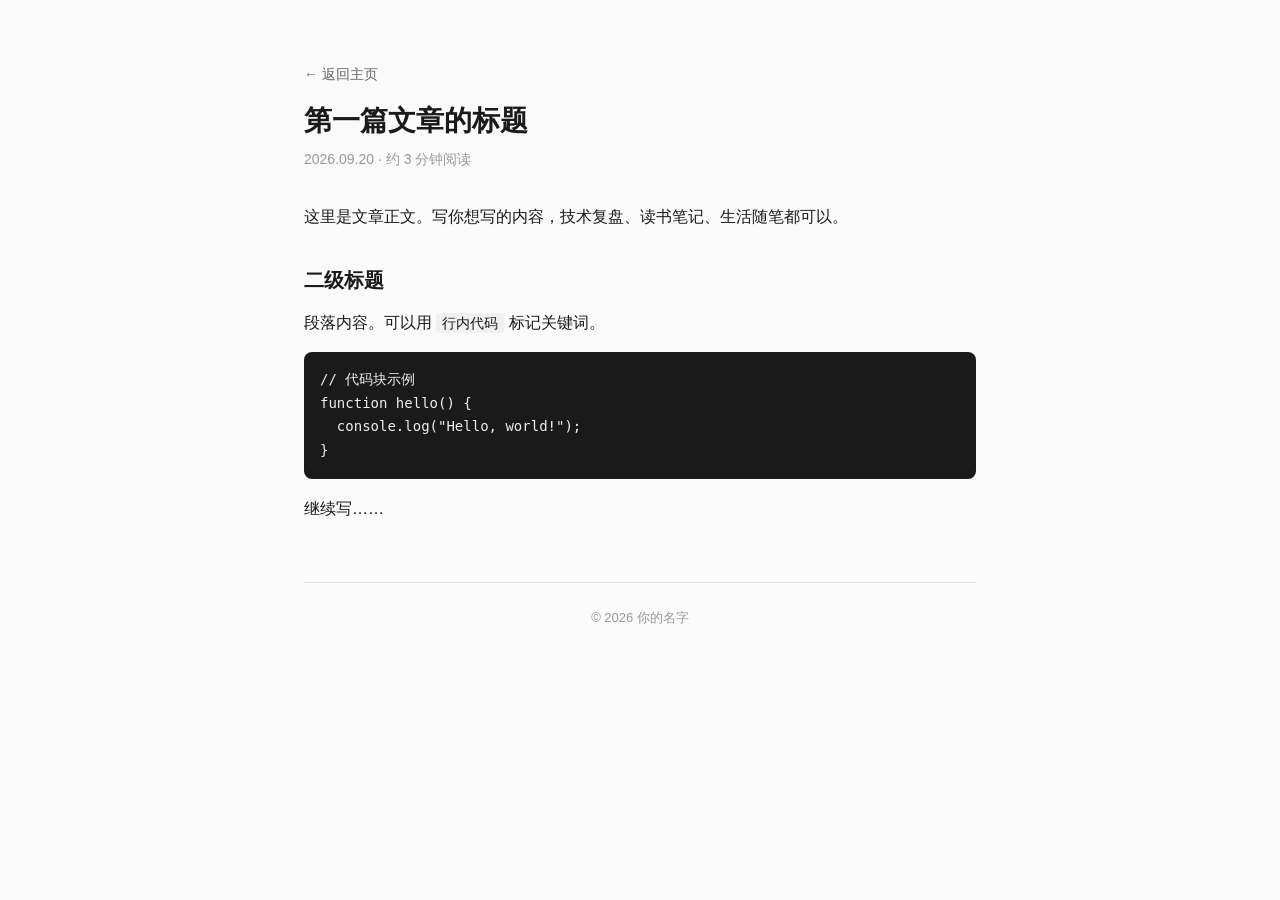
==== articles/post1.html @ 4ff4e814 "init: 个人主页 + 两篇文章" ====
<!DOCTYPE html>
<html lang="zh-CN">
<head>
  <meta charset="UTF-8">
  <meta name="viewport" content="width=device-width, initial-scale=1.0">
  <title>第一篇文章的标题 · 你的名字</title>
  <link rel="stylesheet" href="../css/style.css">
</head>
<body>
  <div class="container">
    <div class="article-header">
      <a href="../index.html" class="back">← 返回主页</a>
      <h1>第一篇文章的标题</h1>
      <p class="meta">2026.09.20 · 约 3 分钟阅读</p>
    </div>

    <div class="article-content">
      <p>这里是文章正文。写你想写的内容，技术复盘、读书笔记、生活随笔都可以。</p>

      <h2>二级标题</h2>
      <p>段落内容。可以用 <code>行内代码</code> 标记关键词。</p>

      <pre><code>// 代码块示例
function hello() {
  console.log("Hello, world!");
}</code></pre>

      <p>继续写……</p>
    </div>

    <footer>
      © 2026 你的名字
    </footer>
  </div>
</body>
</html>
---- css/style.css ----
* { margin: 0; padding: 0; box-sizing: border-box; }

body {
  font-family: -apple-system, "PingFang SC", "Microsoft YaHei", sans-serif;
  background: #fafafa;
  color: #1a1a1a;
  line-height: 1.7;
}

.container {
  max-width: 720px;
  margin: 0 auto;
  padding: 60px 24px;
}

/* 主页 */
.hero { margin-bottom: 48px; }
.hero h1 { font-size: 32px; margin-bottom: 8px; }
.hero .tagline { color: #666; font-size: 16px; margin-bottom: 16px; }
.hero .bio { color: #444; font-size: 15px; }

.section { margin-bottom: 40px; }
.section h2 {
  font-size: 18px;
  margin-bottom: 16px;
  padding-bottom: 8px;
  border-bottom: 1px solid #e5e5e5;
}

/* 文章列表 */
.post-list { list-style: none; }
.post-list li {
  padding: 12px 0;
  border-bottom: 1px solid #eee;
}
.post-list a {
  color: #1a1a1a;
  text-decoration: none;
  font-size: 15px;
}
.post-list a:hover { color: #2563eb; }
.post-list .date {
  color: #999;
  font-size: 13px;
  margin-right: 12px;
}

/* 文章页 */
.article-header { margin-bottom: 32px; }
.article-header .back {
  color: #666;
  text-decoration: none;
  font-size: 14px;
}
.article-header .back:hover { color: #2563eb; }
.article-header h1 {
  font-size: 28px;
  margin: 16px 0 8px;
  line-height: 1.3;
}
.article-header .meta {
  color: #999;
  font-size: 14px;
}

.article-content h2 {
  font-size: 20px;
  margin: 32px 0 12px;
}
.article-content p { margin-bottom: 16px; }
.article-content code {
  background: #f0f0f0;
  padding: 2px 6px;
  border-radius: 4px;
  font-size: 14px;
}
.article-content pre {
  background: #1a1a1a;
  color: #eee;
  padding: 16px;
  border-radius: 8px;
  overflow-x: auto;
  margin-bottom: 16px;
}
.article-content pre code {
  background: none;
  padding: 0;
  color: inherit;
}

footer {
  margin-top: 60px;
  padding-top: 24px;
  border-top: 1px solid #e5e5e5;
  color: #999;
  font-size: 13px;
  text-align: center;
}
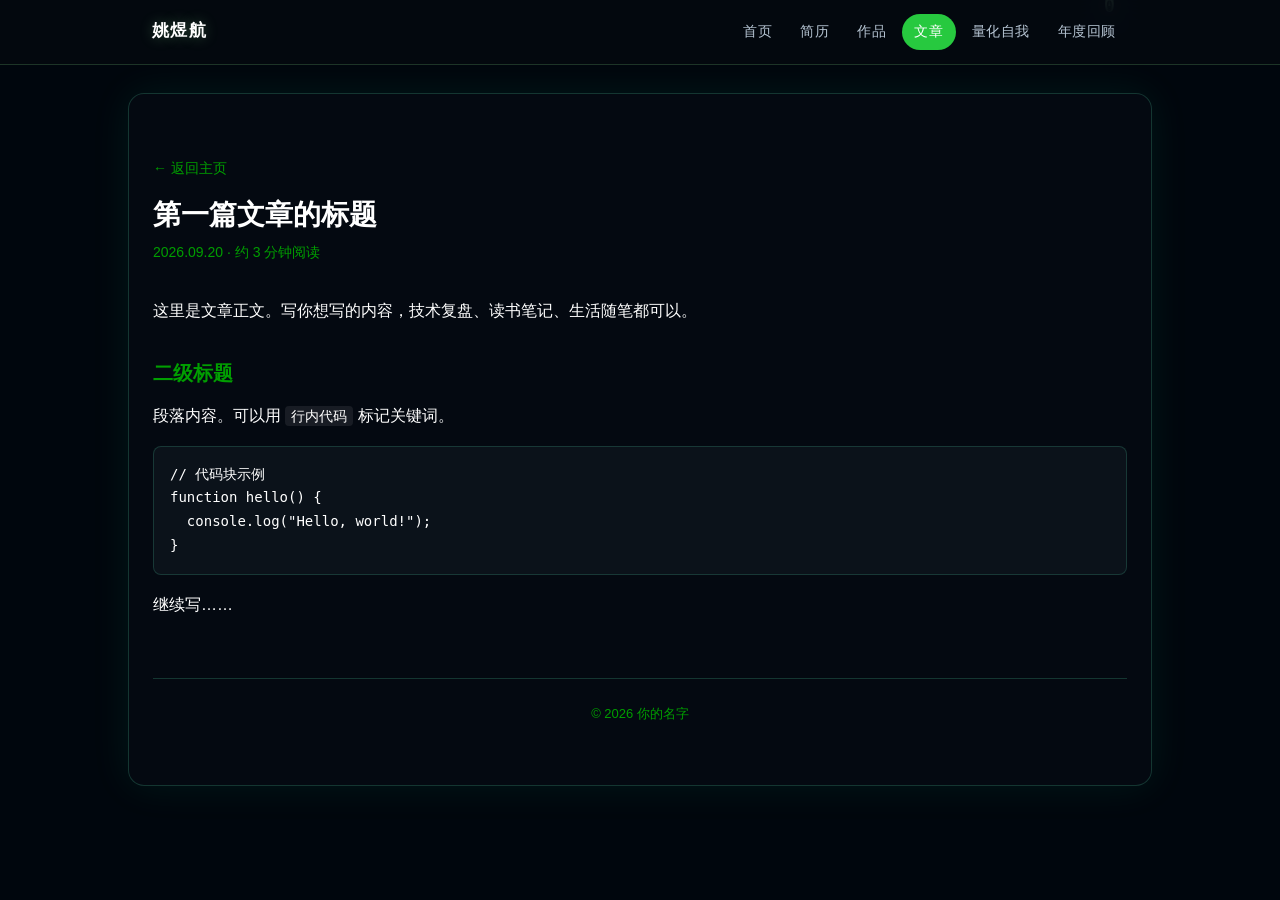
==== commit 83ffa00c: "重构项目结构：子页面归入 pages/，静态资源合并到 assets/" ====
--- a/articles/post1.html
+++ b/articles/post1.html
@@ -4,9 +4,25 @@
   <meta charset="UTF-8">
   <meta name="viewport" content="width=device-width, initial-scale=1.0">
   <title>第一篇文章的标题 · 你的名字</title>
-  <link rel="stylesheet" href="../css/style.css">
+  <link rel="stylesheet" href="../assets/css/style.css">
 </head>
 <body>
+  <header class="site-nav">
+    <div class="site-nav-inner">
+      <a class="site-nav-brand" href="../index.html">姚煜航</a>
+      <nav aria-label="主导航">
+        <ul class="site-nav-links">
+          <li><a href="../index.html">首页</a></li>
+          <li><a href="../pages/resume.html">简历</a></li>
+          <li><a href="../pages/works.html">作品</a></li>
+          <li><a href="../pages/articles.html" aria-current="page">文章</a></li>
+          <li><a href="../pages/quantified.html">量化自我</a></li>
+          <li><a href="../pages/review.html">年度回顾</a></li>
+        </ul>
+      </nav>
+    </div>
+  </header>
+
   <div class="container">
     <div class="article-header">
       <a href="../index.html" class="back">← 返回主页</a>
@@ -32,5 +48,6 @@
       © 2026 你的名字
     </footer>
   </div>
+  <script src="../assets/js/binary-rain.js"></script>
 </body>
 </html>
--- a/assets/css/style.css
+++ b/assets/css/style.css
@@ -0,0 +1,689 @@
+* { margin: 0; padding: 0; box-sizing: border-box; }
+
+html, body {
+  min-height: 100%;
+}
+
+body {
+  font-family: -apple-system, "PingFang SC", "Microsoft YaHei", sans-serif;
+  background: #03080e;
+  color: #ffffff;
+  line-height: 1.7;
+}
+
+#binary-rain {
+  position: fixed;
+  inset: 0;
+  width: 100%;
+  height: 100%;
+  z-index: 0;
+  pointer-events: none;
+  opacity: 0.7;
+}
+
+.site-nav {
+  position: sticky;
+  top: 0;
+  z-index: 2;
+  background: rgba(5, 10, 16, 0.78);
+  border-bottom: 1px solid rgba(152, 251, 152, 0.18);
+  backdrop-filter: blur(14px);
+}
+
+.site-nav-inner {
+  display: flex;
+  align-items: center;
+  justify-content: space-between;
+  gap: 20px;
+  width: 80%;
+  margin: 0 auto;
+  padding: 14px 24px;
+}
+
+.site-nav-brand {
+  flex-shrink: 0;
+  color: #ffffff;
+  text-decoration: none;
+  font-size: 17px;
+  font-weight: 600;
+  letter-spacing: 0.08em;
+  text-shadow: 0 0 14px rgba(152, 251, 152, 0.28);
+}
+
+.site-nav-brand:hover {
+  color: #c6ffc6;
+}
+
+.site-nav-links {
+  display: flex;
+  flex-wrap: wrap;
+  justify-content: flex-end;
+  gap: 6px 4px;
+  list-style: none;
+}
+
+.site-nav-links a {
+  display: block;
+  padding: 6px 12px;
+  color: #b7c6d4;
+  text-decoration: none;
+  font-size: 14px;
+  letter-spacing: 0.04em;
+  border-radius: 999px;
+}
+
+.site-nav-links a:hover {
+  color: #c6ffc6;
+  background: rgba(152, 251, 152, 0.08);
+}
+
+.site-nav-links a[aria-current="page"] {
+  color: #ffffff;
+  background: #27c93f;
+}
+
+.container {
+  position: relative;
+  z-index: 1;
+  width: 80%;
+  margin: 0 auto;
+  padding: 60px 24px;
+  background: rgba(6, 12, 20, 0.72);
+  border: 1px solid rgba(94, 255, 197, 0.18);
+  border-radius: 16px;
+  box-shadow: 0 0 40px rgba(0, 255, 170, 0.08);
+  backdrop-filter: blur(10px);
+  margin-top: 28px;
+  margin-bottom: 48px;
+}
+
+.page-lead {
+  color: #019e01;
+  margin-bottom: 24px;
+}
+
+@media (max-width: 720px) {
+  .site-nav-inner {
+    flex-direction: column;
+    align-items: flex-start;
+    gap: 8px;
+    padding: 12px 16px;
+  }
+
+  .site-nav-links {
+    justify-content: flex-start;
+  }
+
+  .site-nav-links a {
+    padding: 5px 10px;
+    font-size: 13px;
+  }
+}
+
+/* 主页 */
+.hero { margin-bottom: 48px; }
+.hero h1 {
+  font-size: 32px;
+  margin-bottom: 8px;
+  letter-spacing: 0.04em;
+  text-shadow: 0 0 18px rgba(94, 255, 197, 0.35);
+}
+.hero .tagline { color: #019e01; font-size: 16px; margin-bottom: 16px; }
+.hero .bio { color: #ffffff; font-size: 15px; }
+
+/* 首页头部：左侧文字介绍 + 右侧终端，左右排列 */
+.hero-row {
+  display: flex;
+  align-items: stretch;
+  gap: 40px;
+  margin-bottom: 48px;
+}
+
+.intro {
+  flex: 0 0 40%;
+  display: flex;
+  flex-direction: column;
+  justify-content: center;
+  gap: 18px;
+}
+.intro-photo img {
+  display: block;
+  width: 180px;
+  height: auto;
+  border-radius: 16px;
+  border: 1px solid rgba(94, 255, 197, 0.25);
+  box-shadow: 0 0 28px rgba(0, 255, 170, 0.15);
+  background: #0b121a;
+}
+.intro-text {
+  display: flex;
+  flex-direction: column;
+  gap: 12px;
+}
+.intro-name {
+  font-size: 30px;
+  letter-spacing: 0.04em;
+  text-shadow: 0 0 18px rgba(94, 255, 197, 0.35);
+}
+.intro-subtitle {
+  color: #019e01;
+  font-size: 16px;
+}
+.intro-desc {
+  color: #ffffff;
+  font-size: 15px;
+}
+
+.hero-row .terminal {
+  flex: 1;
+  margin: 0;
+}
+
+@media (max-width: 900px) {
+  .hero-row {
+    flex-direction: column;
+  }
+  .intro {
+    flex: none;
+    align-items: center;
+    text-align: center;
+  }
+  .intro-photo img {
+    width: 150px;
+    height: auto;
+  }
+}
+
+.terminal {
+  background: #12181f;
+  border-radius: 10px;
+  overflow: hidden;
+  font-family: "JetBrains Mono", "Fira Code", Consolas, monospace;
+  font-size: 14px;
+  margin: 0 0 48px;
+  border: 1px solid rgba(152, 251, 152, 0.16);
+  box-shadow: 0 4px 24px rgba(0, 0, 0, 0.28);
+}
+
+.terminal-bar {
+  background: #1c242e;
+  padding: 10px 14px;
+  display: flex;
+  align-items: center;
+  gap: 8px;
+}
+
+.dot {
+  width: 12px;
+  height: 12px;
+  border-radius: 50%;
+}
+.dot.red { background: #ff5f56; }
+.dot.yellow { background: #ffbd2e; }
+.dot.green { background: #27c93f; }
+
+.terminal-title {
+  color: #019e01;
+  margin-left: 8px;
+  font-size: 12px;
+}
+
+.terminal-body {
+  padding: 16px;
+  color: #ffffff;
+  line-height: 1.8;
+  min-height: 168px;
+}
+
+.terminal-body p {
+  margin: 0;
+}
+
+.prompt {
+  color: #27c93f;
+  margin-right: 8px;
+}
+
+.output {
+  color: #ffffff;
+  margin-bottom: 12px !important;
+}
+
+.cursor {
+  display: inline-block;
+  width: 8px;
+  height: 16px;
+  background: #ffffff;
+  animation: blink 1s step-end infinite;
+  vertical-align: middle;
+}
+
+.cursor.is-typing {
+  animation: none;
+  opacity: 1;
+}
+
+@keyframes blink {
+  50% { opacity: 0; }
+}
+
+@media (prefers-reduced-motion: reduce) {
+  .cursor { animation: none; }
+}
+.section { margin-bottom: 40px; }
+.section h2 {
+  font-size: 18px;
+  margin-bottom: 16px;
+  padding-bottom: 8px;
+  border-bottom: 1px solid rgba(94, 255, 197, 0.22);
+  color: #019e01;
+}
+
+/* 文章列表 */
+.post-list { list-style: none; }
+.post-list li {
+  padding: 12px 0;
+  border-bottom: 1px solid rgba(255, 255, 255, 0.08);
+}
+.post-list a {
+  color: #ffffff;
+  text-decoration: none;
+  font-size: 15px;
+}
+.post-list a:hover { color: #019e01; }
+.post-list .date {
+  color: #019e01;
+  font-size: 13px;
+  margin-right: 12px;
+}
+
+/* 正在做的事（标题 + 时间 + 一句话） */
+.now-list { list-style: none; }
+.now-list li {
+  padding: 14px 0;
+  border-bottom: 1px solid rgba(255, 255, 255, 0.08);
+}
+.now-list li:last-child { border-bottom: none; }
+.now-head {
+  display: flex;
+  align-items: baseline;
+  justify-content: space-between;
+  gap: 16px;
+  flex-wrap: wrap;
+}
+.now-title {
+  color: #ffffff;
+  font-size: 15px;
+  font-weight: 600;
+}
+.now-time {
+  color: #019e01;
+  font-size: 13px;
+  font-family: "JetBrains Mono", "Fira Code", Consolas, monospace;
+  white-space: nowrap;
+}
+.now-desc {
+  color: #ffffff;
+  font-size: 14px;
+  margin-top: 4px;
+}
+
+/* 我的书架 */
+.shelf-grid {
+  display: grid;
+  grid-template-columns: repeat(auto-fill, minmax(240px, 1fr));
+  gap: 24px;
+}
+.shelf-group h3 {
+  color: #019e01;
+  font-size: 15px;
+  margin-bottom: 10px;
+  letter-spacing: 0.03em;
+}
+.shelf-list { list-style: none; }
+.shelf-list li {
+  color: #ffffff;
+  font-size: 14px;
+  padding: 4px 0;
+  line-height: 1.6;
+}
+
+/* 技术栈 / 关键词 */
+.tag-list {
+  list-style: none;
+  display: flex;
+  flex-wrap: wrap;
+  gap: 10px;
+}
+.tag-list li {
+  padding: 6px 14px;
+  border-radius: 999px;
+  border: 1px solid rgba(94, 255, 197, 0.28);
+  background: rgba(152, 251, 152, 0.06);
+  color: #ffffff;
+  font-size: 13px;
+}
+.tag-list li:hover {
+  color: #019e01;
+  border-color: rgba(94, 255, 197, 0.5);
+}
+
+/* 座右铭 */
+.motto {
+  margin: 0;
+  padding: 16px 24px;
+  border-left: 3px solid #019e01;
+  background: rgba(152, 251, 152, 0.05);
+  color: #ffffff;
+  font-size: 16px;
+  letter-spacing: 0.04em;
+  border-radius: 0 8px 8px 0;
+}
+
+/* 文章页 */
+.article-header { margin-bottom: 32px; }
+.article-header .back {
+  color: #019e01;
+  text-decoration: none;
+  font-size: 14px;
+}
+.article-header .back:hover { color: #019e01; }
+.article-header h1 {
+  font-size: 28px;
+  margin: 16px 0 8px;
+  line-height: 1.3;
+}
+.article-header .meta {
+  color: #019e01;
+  font-size: 14px;
+}
+
+.article-content h2 {
+  font-size: 20px;
+  margin: 32px 0 12px;
+  color: #019e01;
+}
+.article-content p { margin-bottom: 16px; }
+.article-content code {
+  background: rgba(255, 255, 255, 0.08);
+  padding: 2px 6px;
+  border-radius: 4px;
+  font-size: 14px;
+}
+.article-content pre {
+  background: #0b121a;
+  color: #ffffff;
+  padding: 16px;
+  border-radius: 8px;
+  overflow-x: auto;
+  margin-bottom: 16px;
+  border: 1px solid rgba(94, 255, 197, 0.16);
+}
+.article-content pre code {
+  background: none;
+  padding: 0;
+  color: inherit;
+}
+
+footer {
+  margin-top: 60px;
+  padding-top: 24px;
+  border-top: 1px solid rgba(94, 255, 197, 0.18);
+  color: #019e01;
+  font-size: 13px;
+  text-align: center;
+}
+
+/* ===== 简历页：终端 + git log 风格 ===== */
+.resume-terminal {
+  margin-bottom: 32px;
+}
+
+.resume-terminal .terminal-body {
+  min-height: 0;
+  padding: 26px;
+  line-height: 1.9;
+}
+
+.resume-block {
+  margin-bottom: 30px;
+}
+.resume-block:last-child {
+  margin-bottom: 0;
+}
+
+.resume-terminal .resume-cmd {
+  margin: 0 0 16px !important;
+  border-bottom: 1px solid rgba(94, 255, 197, 0.12);
+  padding-bottom: 10px;
+}
+.cmd-text {
+  color: #ffffff;
+  font-weight: 600;
+  letter-spacing: 0.02em;
+}
+
+/* 页头 */
+.resume-terminal .resume-header {
+  padding: 4px 0 2px;
+}
+.resume-terminal .resume-header .name {
+  font-size: 34px;
+  letter-spacing: 0.06em;
+  margin: 0 0 10px;
+  color: #ffffff;
+  text-shadow: 0 0 18px rgba(94, 255, 197, 0.35);
+}
+.resume-terminal .resume-header .role {
+  color: #c6ffc6;
+  font-size: 15px;
+  margin: 0 0 6px;
+}
+.resume-terminal .resume-header .goal {
+  color: #019e01;
+  font-size: 14px;
+  margin: 0 0 6px;
+}
+.resume-terminal .resume-header .contact {
+  color: #ffffff;
+  font-size: 14px;
+  margin: 0 0 6px;
+}
+.resume-terminal .resume-header .export {
+  color: #7c8a99;
+  font-size: 12px;
+  margin: 2px 0 0;
+}
+
+/* git log 提交 */
+.resume-terminal .git-log {
+  margin: 0;
+}
+.resume-terminal .commit {
+  padding: 12px 0 14px 16px;
+  border-left: 2px solid rgba(94, 255, 197, 0.28);
+  margin-bottom: 12px;
+}
+.resume-terminal .commit:last-child {
+  margin-bottom: 0;
+  padding-bottom: 0;
+}
+.resume-terminal .commit-line {
+  margin: 0 0 6px !important;
+  word-break: break-word;
+}
+.resume-terminal .kw {
+  color: #019e01;
+  font-weight: 600;
+}
+.resume-terminal .hash {
+  color: #ffbd2e;
+}
+.resume-terminal .ref {
+  color: #4dd0e1;
+}
+.resume-terminal .date {
+  color: #8b9aa9;
+}
+.resume-terminal .status {
+  color: #27c93f;
+  font-weight: 600;
+}
+.resume-terminal .commit-subject {
+  color: #ffffff;
+  font-weight: 600;
+  margin: 0 0 4px !important;
+}
+.resume-terminal .commit-meta {
+  color: #b7c6d4;
+  margin: 0 0 6px !important;
+}
+.resume-terminal .commit-list {
+  list-style: none;
+  margin: 0;
+  padding: 0;
+}
+.resume-terminal .commit-list li {
+  position: relative;
+  padding-left: 18px;
+  color: #d6e2ee;
+  margin: 3px 0;
+}
+.resume-terminal .commit-list li::before {
+  content: "▸";
+  position: absolute;
+  left: 2px;
+  color: #019e01;
+}
+
+/* 轨迹地图 */
+.resume-terminal .journey-meta {
+  color: #8b9aa9;
+  font-size: 13px;
+  margin: 0 0 6px !important;
+}
+.resume-terminal .journey-track {
+  color: #c6ffc6;
+  margin: 0 0 12px !important;
+}
+.resume-terminal .route {
+  color: #ffbd2e;
+}
+.resume-terminal .journey-list {
+  list-style: none;
+  margin: 0;
+  padding: 0;
+}
+.resume-terminal .journey-list li {
+  padding: 7px 0;
+  border-bottom: 1px dashed rgba(255, 255, 255, 0.08);
+}
+.resume-terminal .journey-list li:last-child {
+  border-bottom: none;
+}
+.resume-terminal .idx {
+  color: #4dd0e1;
+  margin-right: 12px;
+}
+.resume-terminal .j-time {
+  color: #019e01;
+  margin-right: 12px;
+  white-space: nowrap;
+}
+
+/* 技能图谱 */
+.resume-terminal .radar-title {
+  color: #8b9aa9;
+  font-size: 13px;
+  margin: 0 0 12px !important;
+}
+.resume-terminal .radar-list {
+  list-style: none;
+  margin: 0 0 22px;
+  padding: 0;
+}
+.resume-terminal .radar-list li {
+  display: flex;
+  align-items: center;
+  gap: 14px;
+  margin: 9px 0;
+}
+.resume-terminal .skill-name {
+  flex: 0 0 158px;
+  color: #ffffff;
+}
+.resume-terminal .skill-bar {
+  flex: 1;
+  height: 8px;
+  background: rgba(255, 255, 255, 0.08);
+  border-radius: 999px;
+  overflow: hidden;
+}
+.resume-terminal .skill-fill {
+  display: block;
+  height: 100%;
+  background: linear-gradient(90deg, #019e01, #27c93f);
+  border-radius: 999px;
+}
+.resume-terminal .skill-val {
+  flex: 0 0 36px;
+  color: #019e01;
+  text-align: right;
+  font-size: 13px;
+}
+.resume-terminal .skill-group {
+  margin-bottom: 14px;
+}
+.resume-terminal .skill-group:last-child {
+  margin-bottom: 0;
+}
+.resume-terminal .sg-title {
+  color: #c6ffc6;
+  font-weight: 600;
+  margin: 0 0 2px !important;
+}
+.resume-terminal .sg-desc {
+  color: #d6e2ee;
+  margin: 0 !important;
+}
+
+/* 荣誉与证书 */
+.resume-terminal .ls-list {
+  list-style: none;
+  margin: 0;
+  padding: 0;
+}
+.resume-terminal .ls-list li {
+  position: relative;
+  padding-left: 18px;
+  color: #ffffff;
+  margin: 4px 0;
+}
+.resume-terminal .ls-list li::before {
+  content: "•";
+  position: absolute;
+  left: 2px;
+  color: #27c93f;
+}
+.resume-terminal .ls-list li.todo {
+  color: #7c8a99;
+  font-style: italic;
+}
+
+/* 工作之外 */
+.resume-terminal .hobbies {
+  color: #d6e2ee;
+  margin: 0 !important;
+}
+
+@media (max-width: 720px) {
+  .resume-terminal .resume-header .name {
+    font-size: 26px;
+  }
+  .resume-terminal .skill-name {
+    flex: 0 0 120px;
+  }
+  .resume-terminal .radar-list li {
+    gap: 10px;
+  }
+}
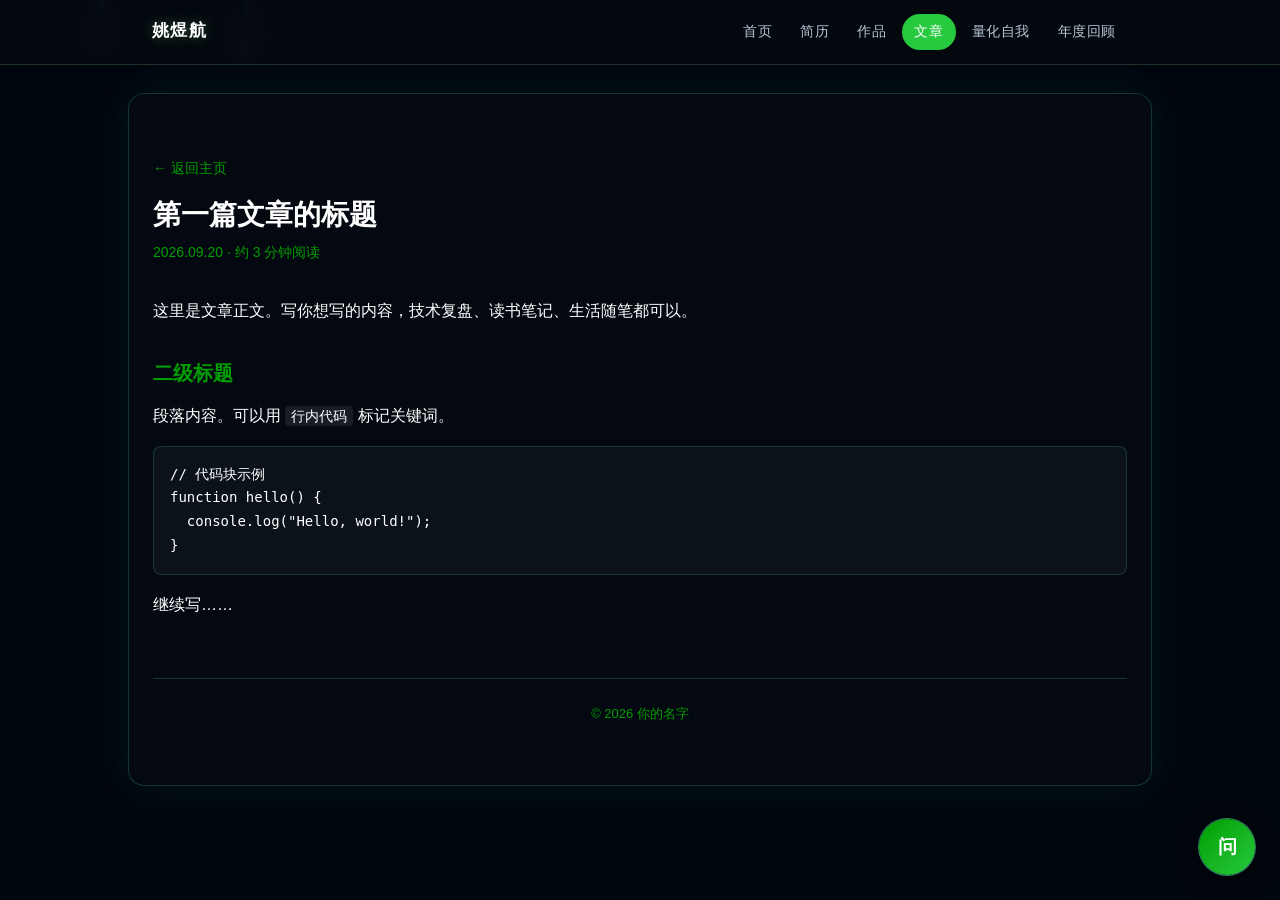
==== commit d24942a2: "add: 网站问答 agent（挂件 + RAG 接口）" ====
--- a/articles/post1.html
+++ b/articles/post1.html
@@ -49,5 +49,6 @@
     </footer>
   </div>
   <script src="../assets/js/binary-rain.js"></script>
+  <script src="../assets/js/agent-widget.js"></script>
 </body>
 </html>
--- a/assets/css/style.css
+++ b/assets/css/style.css
@@ -434,122 +434,109 @@
   text-align: center;
 }
 
-/* ===== 简历页：终端 + git log 风格 ===== */
-.resume-terminal {
-  margin-bottom: 32px;
-}
-
-.resume-terminal .terminal-body {
-  min-height: 0;
-  padding: 26px;
-  line-height: 1.9;
-}
-
-.resume-block {
-  margin-bottom: 30px;
-}
-.resume-block:last-child {
-  margin-bottom: 0;
-}
-
-.resume-terminal .resume-cmd {
-  margin: 0 0 16px !important;
-  border-bottom: 1px solid rgba(94, 255, 197, 0.12);
-  padding-bottom: 10px;
-}
-.cmd-text {
-  color: #ffffff;
-  font-weight: 600;
-  letter-spacing: 0.02em;
+/* ===== 简历页：git log 风格 ===== */
+.resume {
+  margin-bottom: 8px;
 }
 
 /* 页头 */
-.resume-terminal .resume-header {
-  padding: 4px 0 2px;
-}
-.resume-terminal .resume-header .name {
+.resume .resume-header {
+  margin-bottom: 44px;
+}
+.resume .resume-header .name {
   font-size: 34px;
   letter-spacing: 0.06em;
   margin: 0 0 10px;
   color: #ffffff;
   text-shadow: 0 0 18px rgba(94, 255, 197, 0.35);
 }
-.resume-terminal .resume-header .role {
+.resume .resume-header .role {
   color: #c6ffc6;
   font-size: 15px;
   margin: 0 0 6px;
 }
-.resume-terminal .resume-header .goal {
+.resume .resume-header .goal {
   color: #019e01;
   font-size: 14px;
   margin: 0 0 6px;
 }
-.resume-terminal .resume-header .contact {
+.resume .resume-header .contact {
   color: #ffffff;
   font-size: 14px;
   margin: 0 0 6px;
 }
-.resume-terminal .resume-header .export {
-  color: #7c8a99;
-  font-size: 12px;
-  margin: 2px 0 0;
+
+/* 区块 */
+.resume .resume-section {
+  margin-bottom: 40px;
+}
+.resume .resume-section:last-child {
+  margin-bottom: 0;
+}
+.resume .resume-section h2 {
+  font-size: 18px;
+  margin-bottom: 16px;
+  padding-bottom: 8px;
+  border-bottom: 1px solid rgba(94, 255, 197, 0.22);
+  color: #019e01;
 }
 
 /* git log 提交 */
-.resume-terminal .git-log {
+.resume .git-log {
   margin: 0;
 }
-.resume-terminal .commit {
+.resume .commit {
   padding: 12px 0 14px 16px;
   border-left: 2px solid rgba(94, 255, 197, 0.28);
   margin-bottom: 12px;
 }
-.resume-terminal .commit:last-child {
+.resume .commit:last-child {
   margin-bottom: 0;
   padding-bottom: 0;
 }
-.resume-terminal .commit-line {
+.resume .commit-line {
   margin: 0 0 6px !important;
   word-break: break-word;
-}
-.resume-terminal .kw {
+  font-family: "JetBrains Mono", "Fira Code", Consolas, monospace;
+}
+.resume .kw {
   color: #019e01;
   font-weight: 600;
 }
-.resume-terminal .hash {
+.resume .hash {
   color: #ffbd2e;
 }
-.resume-terminal .ref {
+.resume .ref {
   color: #4dd0e1;
 }
-.resume-terminal .date {
+.resume .date {
   color: #8b9aa9;
 }
-.resume-terminal .status {
+.resume .status {
   color: #27c93f;
   font-weight: 600;
 }
-.resume-terminal .commit-subject {
+.resume .commit-subject {
   color: #ffffff;
   font-weight: 600;
   margin: 0 0 4px !important;
 }
-.resume-terminal .commit-meta {
+.resume .commit-meta {
   color: #b7c6d4;
   margin: 0 0 6px !important;
 }
-.resume-terminal .commit-list {
+.resume .commit-list {
   list-style: none;
   margin: 0;
   padding: 0;
 }
-.resume-terminal .commit-list li {
+.resume .commit-list li {
   position: relative;
   padding-left: 18px;
   color: #d6e2ee;
   margin: 3px 0;
 }
-.resume-terminal .commit-list li::before {
+.resume .commit-list li::before {
   content: "▸";
   position: absolute;
   left: 2px;
@@ -557,133 +544,135 @@
 }
 
 /* 轨迹地图 */
-.resume-terminal .journey-meta {
+.resume .journey-meta {
   color: #8b9aa9;
   font-size: 13px;
   margin: 0 0 6px !important;
-}
-.resume-terminal .journey-track {
+  font-family: "JetBrains Mono", "Fira Code", Consolas, monospace;
+}
+.resume .journey-track {
   color: #c6ffc6;
   margin: 0 0 12px !important;
 }
-.resume-terminal .route {
+.resume .route {
   color: #ffbd2e;
 }
-.resume-terminal .journey-list {
+.resume .journey-list {
   list-style: none;
   margin: 0;
   padding: 0;
 }
-.resume-terminal .journey-list li {
+.resume .journey-list li {
   padding: 7px 0;
   border-bottom: 1px dashed rgba(255, 255, 255, 0.08);
 }
-.resume-terminal .journey-list li:last-child {
+.resume .journey-list li:last-child {
   border-bottom: none;
 }
-.resume-terminal .idx {
+.resume .idx {
   color: #4dd0e1;
   margin-right: 12px;
-}
-.resume-terminal .j-time {
+  font-family: "JetBrains Mono", "Fira Code", Consolas, monospace;
+}
+.resume .j-time {
   color: #019e01;
   margin-right: 12px;
   white-space: nowrap;
 }
 
 /* 技能图谱 */
-.resume-terminal .radar-title {
+.resume .radar-title {
   color: #8b9aa9;
   font-size: 13px;
   margin: 0 0 12px !important;
 }
-.resume-terminal .radar-list {
+.resume .radar-list {
   list-style: none;
   margin: 0 0 22px;
   padding: 0;
 }
-.resume-terminal .radar-list li {
+.resume .radar-list li {
   display: flex;
   align-items: center;
   gap: 14px;
   margin: 9px 0;
 }
-.resume-terminal .skill-name {
+.resume .skill-name {
   flex: 0 0 158px;
   color: #ffffff;
 }
-.resume-terminal .skill-bar {
+.resume .skill-bar {
   flex: 1;
   height: 8px;
   background: rgba(255, 255, 255, 0.08);
   border-radius: 999px;
   overflow: hidden;
 }
-.resume-terminal .skill-fill {
+.resume .skill-fill {
   display: block;
   height: 100%;
   background: linear-gradient(90deg, #019e01, #27c93f);
   border-radius: 999px;
 }
-.resume-terminal .skill-val {
+.resume .skill-val {
   flex: 0 0 36px;
   color: #019e01;
   text-align: right;
   font-size: 13px;
 }
-.resume-terminal .skill-group {
+.resume .skill-group {
   margin-bottom: 14px;
 }
-.resume-terminal .skill-group:last-child {
+.resume .skill-group:last-child {
   margin-bottom: 0;
 }
-.resume-terminal .sg-title {
+.resume .sg-title {
   color: #c6ffc6;
   font-weight: 600;
   margin: 0 0 2px !important;
 }
-.resume-terminal .sg-desc {
+.resume .sg-desc {
   color: #d6e2ee;
   margin: 0 !important;
 }
 
 /* 荣誉与证书 */
-.resume-terminal .ls-list {
+.resume .ls-list {
   list-style: none;
   margin: 0;
   padding: 0;
 }
-.resume-terminal .ls-list li {
+.resume .ls-list li {
   position: relative;
   padding-left: 18px;
   color: #ffffff;
   margin: 4px 0;
 }
-.resume-terminal .ls-list li::before {
+.resume .ls-list li::before {
   content: "•";
   position: absolute;
   left: 2px;
   color: #27c93f;
 }
-.resume-terminal .ls-list li.todo {
+.resume .ls-list li.todo {
   color: #7c8a99;
   font-style: italic;
 }
 
 /* 工作之外 */
-.resume-terminal .hobbies {
+.resume .hobbies {
   color: #d6e2ee;
   margin: 0 !important;
 }
 
 @media (max-width: 720px) {
-  .resume-terminal .resume-header .name {
+  .resume .resume-header .name {
     font-size: 26px;
   }
-  .resume-terminal .skill-name {
+  .resume .skill-name {
     flex: 0 0 120px;
   }
-  .resume-terminal .radar-list li {
+  .resume .radar-list li {
     gap: 10px;
   }
 }
